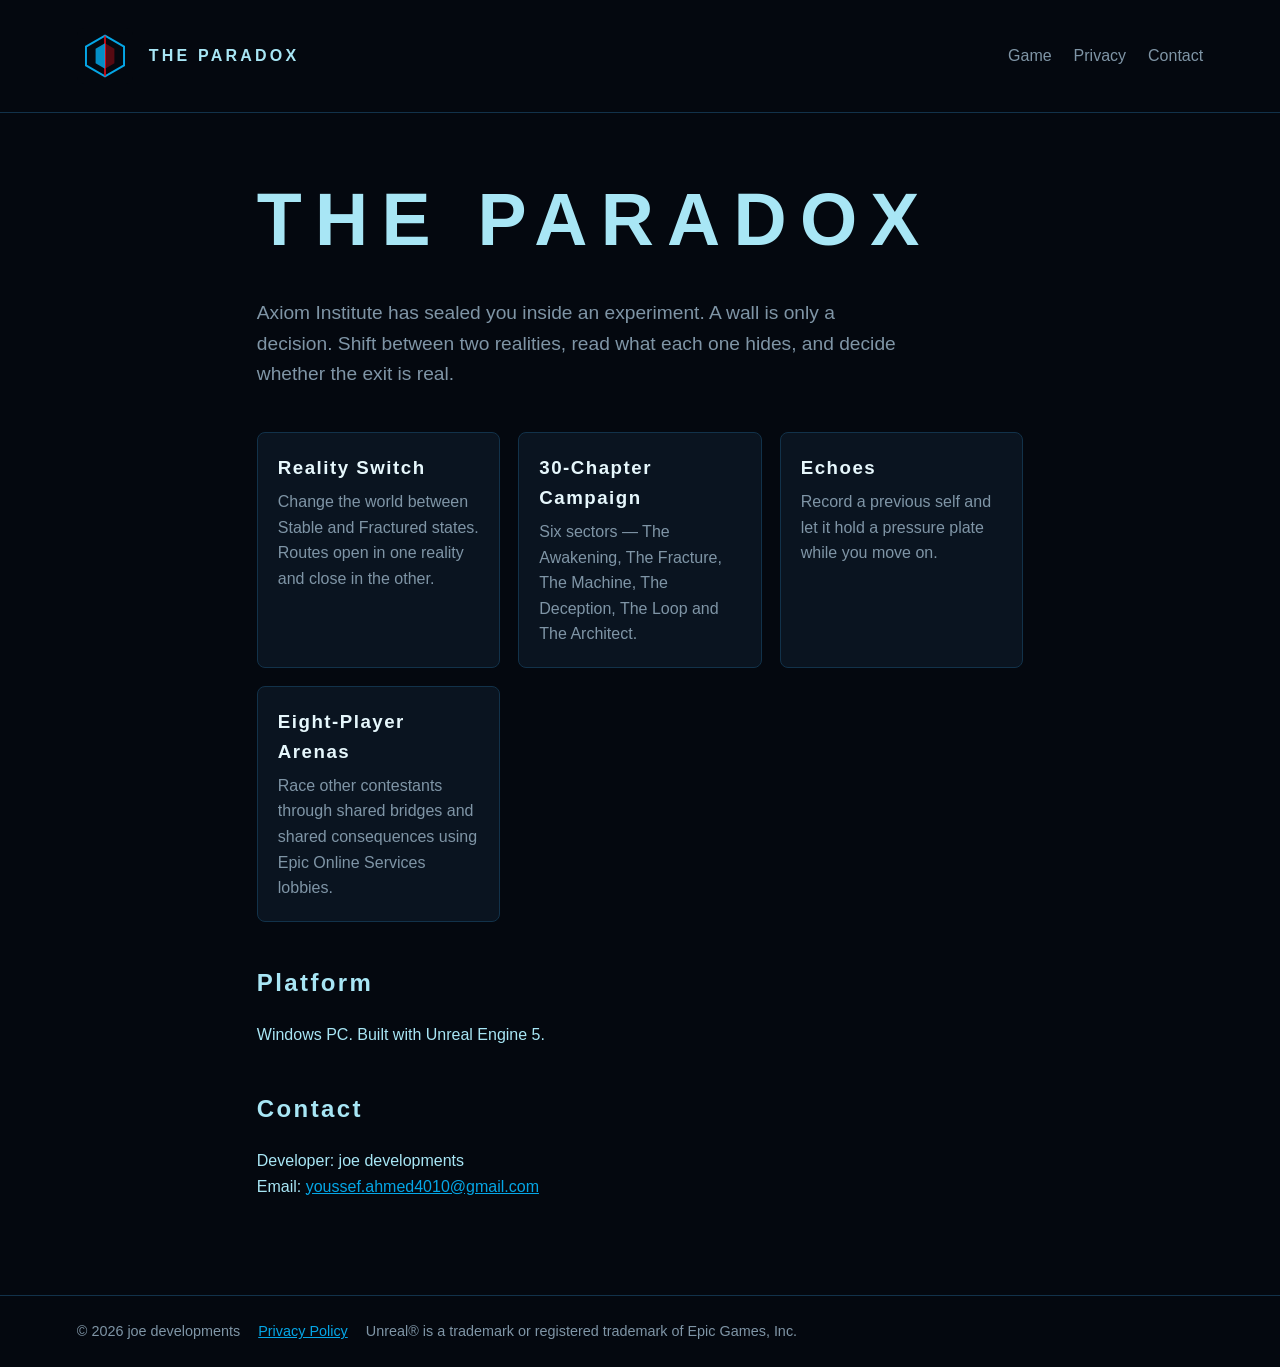
==== index.html @ b26f559c "Add website" ====
<!doctype html>
<html lang="en">
<head>
<meta charset="utf-8">
<meta name="viewport" content="width=device-width,initial-scale=1">
<title>THE PARADOX — joe developments</title>
<meta name="description" content="THE PARADOX is a first-person reality-switching puzzle game by joe developments: a 30-chapter campaign and eight-player competitive arenas.">
<link rel="icon" href="logo.svg" type="image/svg+xml">
<link rel="stylesheet" href="style.css">
</head>
<body>
<header>
  <img src="logo.svg" alt="THE PARADOX logo">
  <span class="brand">THE PARADOX</span>
  <nav><a href="index.html">Game</a><a href="privacy.html">Privacy</a><a href="#contact">Contact</a></nav>
</header>
<main>
  <section class="hero">
    <h1>THE PARADOX</h1>
    <p class="lead">Axiom Institute has sealed you inside an experiment. A wall is only a decision. Shift between two realities, read what each one hides, and decide whether the exit is real.</p>
  </section>

  <section class="grid">
    <div class="card"><h3>Reality Switch</h3><p>Change the world between Stable and Fractured states. Routes open in one reality and close in the other.</p></div>
    <div class="card"><h3>30-Chapter Campaign</h3><p>Six sectors — The Awakening, The Fracture, The Machine, The Deception, The Loop and The Architect.</p></div>
    <div class="card"><h3>Echoes</h3><p>Record a previous self and let it hold a pressure plate while you move on.</p></div>
    <div class="card"><h3>Eight-Player Arenas</h3><p>Race other contestants through shared bridges and shared consequences using Epic Online Services lobbies.</p></div>
  </section>

  <h2>Platform</h2>
  <p>Windows PC. Built with Unreal Engine 5.</p>

  <h2 id="contact">Contact</h2>
  <p>Developer: joe developments<br>
  Email: <a href="mailto:youssef.ahmed4010@gmail.com">youssef.ahmed4010@gmail.com</a></p>
</main>
<footer>
  <span>&copy; 2026 joe developments</span>
  <a href="privacy.html">Privacy Policy</a>
  <span>Unreal&reg; is a trademark or registered trademark of Epic Games, Inc.</span>
</footer>
</body>
</html>
---- style.css ----
:root{--bg:#04080f;--panel:#0a1420;--ink:#a8e6f5;--muted:#7f95a6;--cyan:#05a6e6;--red:#f20e1a}
*{box-sizing:border-box}
body{margin:0;background:var(--bg);color:var(--ink);font-family:Segoe UI,Roboto,Arial,sans-serif;line-height:1.6}
a{color:var(--cyan)}
header{padding:28px 6vw;display:flex;align-items:center;gap:16px;border-bottom:1px solid #12324a}
header img{width:56px;height:56px}
header .brand{font-weight:700;letter-spacing:.2em}
nav{margin-left:auto;display:flex;gap:22px}
nav a{text-decoration:none;color:var(--muted)}
nav a:hover{color:var(--ink)}
main{max-width:920px;margin:0 auto;padding:48px 6vw 80px}
.hero h1{font-size:clamp(2.4rem,7vw,4.6rem);letter-spacing:.18em;margin:0 0 12px}
.hero p.lead{font-size:1.2rem;color:var(--muted);max-width:640px}
.grid{display:grid;grid-template-columns:repeat(auto-fit,minmax(240px,1fr));gap:18px;margin:42px 0}
.card{background:var(--panel);border:1px solid #12324a;border-radius:8px;padding:20px}
.card h3{margin:0 0 6px;color:#e6f7fc;letter-spacing:.08em}
.card p{margin:0;color:var(--muted)}
h2{letter-spacing:.1em;margin-top:42px}
.policy h2{font-size:1.2rem;color:#e6f7fc}
.policy p,.policy li{color:#c3d3dc}
footer{border-top:1px solid #12324a;padding:24px 6vw;color:var(--muted);font-size:.9rem;display:flex;flex-wrap:wrap;gap:18px}
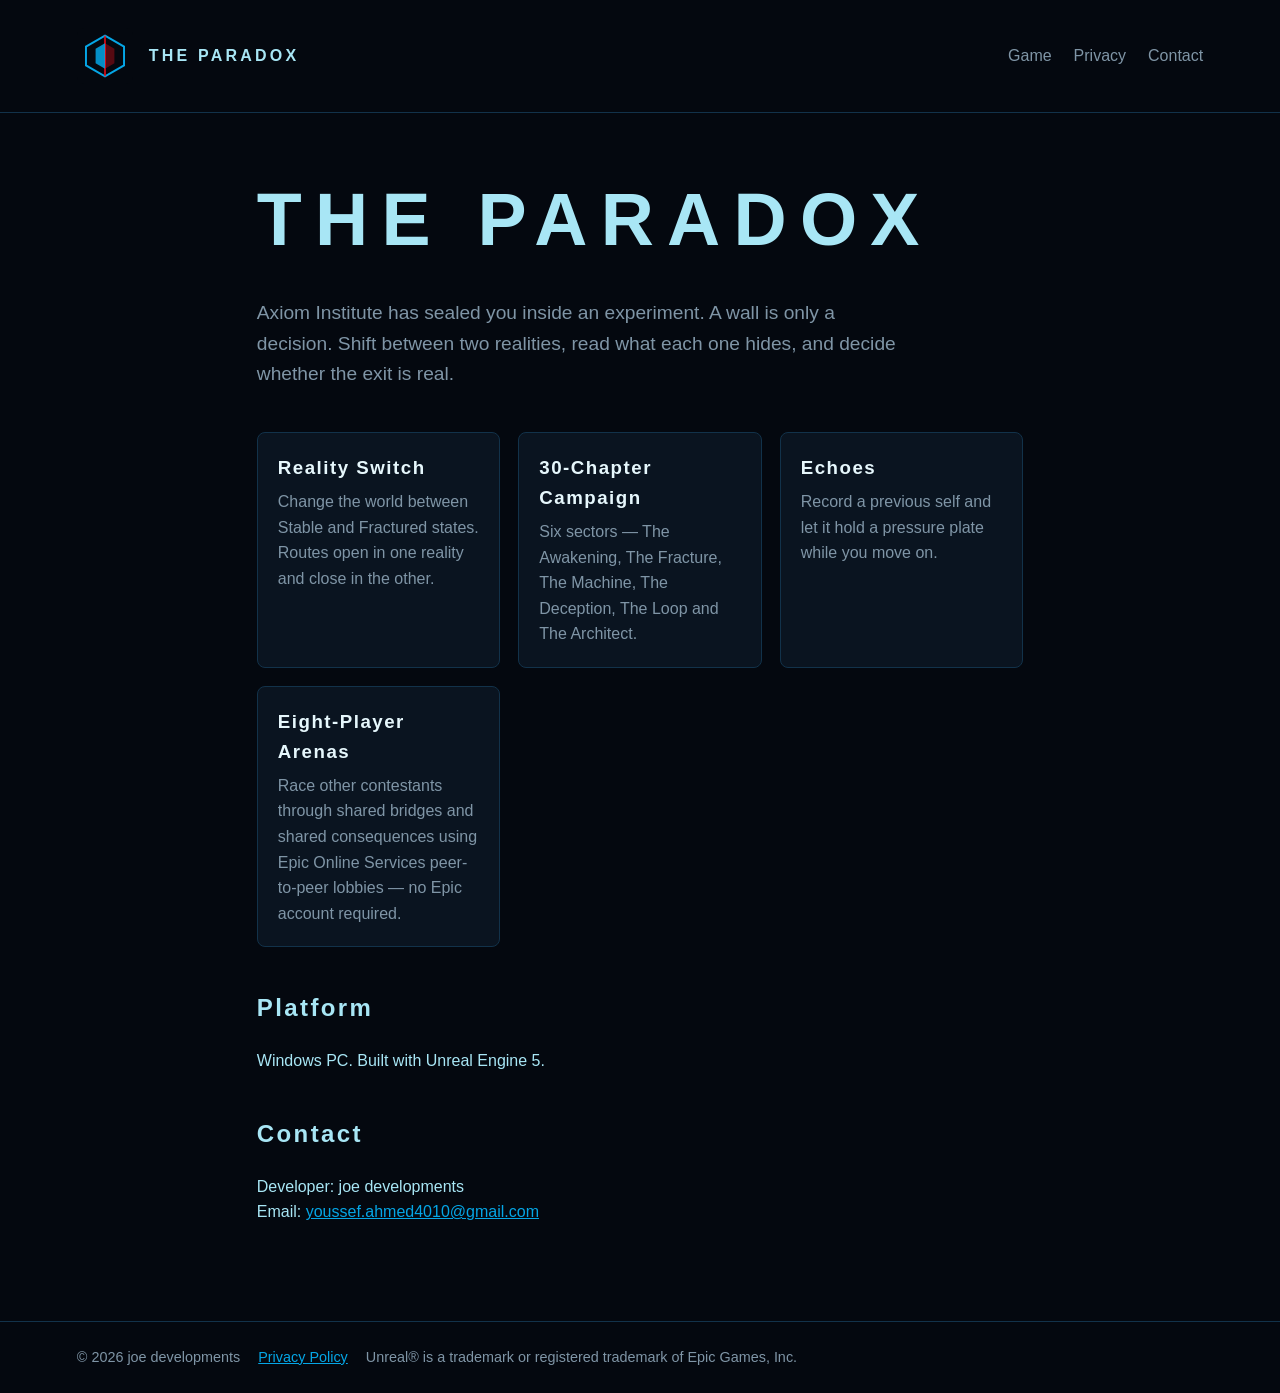
==== commit 8392625d: "Update privacy policy for EOS Connect Device ID" ====
--- a/index.html
+++ b/index.html
@@ -24,7 +24,7 @@
     <div class="card"><h3>Reality Switch</h3><p>Change the world between Stable and Fractured states. Routes open in one reality and close in the other.</p></div>
     <div class="card"><h3>30-Chapter Campaign</h3><p>Six sectors — The Awakening, The Fracture, The Machine, The Deception, The Loop and The Architect.</p></div>
     <div class="card"><h3>Echoes</h3><p>Record a previous self and let it hold a pressure plate while you move on.</p></div>
-    <div class="card"><h3>Eight-Player Arenas</h3><p>Race other contestants through shared bridges and shared consequences using Epic Online Services lobbies.</p></div>
+    <div class="card"><h3>Eight-Player Arenas</h3><p>Race other contestants through shared bridges and shared consequences using Epic Online Services peer-to-peer lobbies — no Epic account required.</p></div>
   </section>
 
   <h2>Platform</h2>
